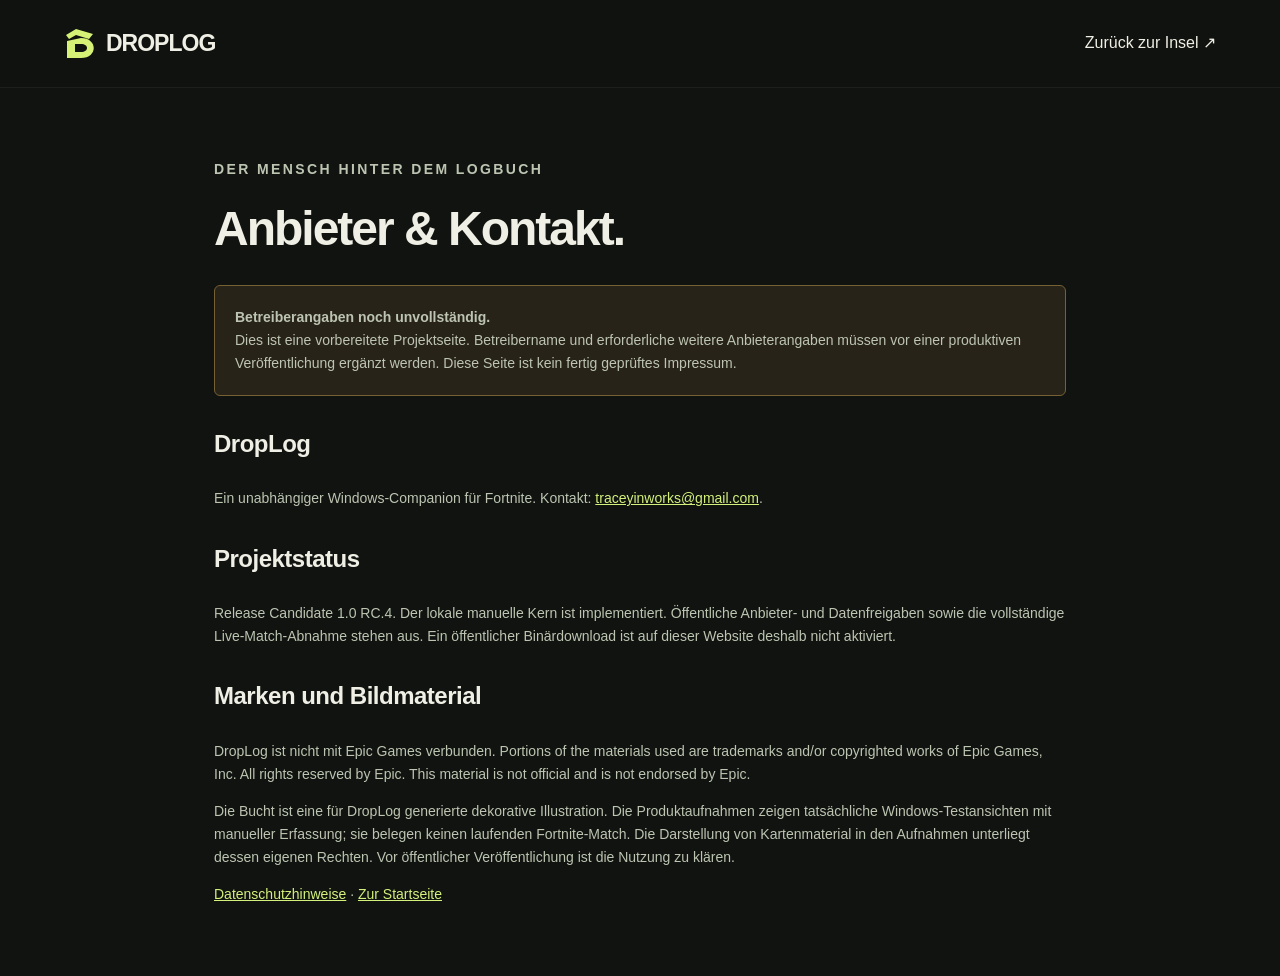
==== website/legal.html @ 196b6e32 "Build DropLog cinematic landing page and Pages workflow" ====
<!doctype html><html lang="de"><head><meta charset="utf-8"><meta name="viewport" content="width=device-width,initial-scale=1"><meta name="robots" content="noindex"><title>Anbieter & Kontakt — DropLog</title><link rel="icon" href="assets/logo.svg"><link rel="stylesheet" href="style.css"></head><body><header class="nav"><a class="brand" href="index.html"><img src="assets/logo.svg" width="32" height="32" alt="">DROPLOG</a><a href="index.html">Zurück zur Insel ↗</a></header><main class="legal"><p class="eyebrow">DER MENSCH HINTER DEM LOGBUCH</p><h1>Anbieter & Kontakt.</h1><p class="notice"><strong>Betreiberangaben noch unvollständig.</strong><br>Dies ist eine vorbereitete Projektseite. Betreibername und erforderliche weitere Anbieterangaben müssen vor einer produktiven Veröffentlichung ergänzt werden. Diese Seite ist kein fertig geprüftes Impressum.</p><h2>DropLog</h2><p>Ein unabhängiger Windows-Companion für Fortnite. Kontakt: <a href="mailto:traceyinworks@gmail.com">traceyinworks@gmail.com</a>.</p><h2>Projektstatus</h2><p>Release Candidate 1.0 RC.4. Der lokale manuelle Kern ist implementiert. Öffentliche Anbieter- und Datenfreigaben sowie die vollständige Live-Match-Abnahme stehen aus. Ein öffentlicher Binärdownload ist auf dieser Website deshalb nicht aktiviert.</p><h2>Marken und Bildmaterial</h2><p>DropLog ist nicht mit Epic Games verbunden. Portions of the materials used are trademarks and/or copyrighted works of Epic Games, Inc. All rights reserved by Epic. This material is not official and is not endorsed by Epic.</p><p>Die Bucht ist eine für DropLog generierte dekorative Illustration. Die Produktaufnahmen zeigen tatsächliche Windows-Testansichten mit manueller Erfassung; sie belegen keinen laufenden Fortnite-Match. Die Darstellung von Kartenmaterial in den Aufnahmen unterliegt dessen eigenen Rechten. Vor öffentlicher Veröffentlichung ist die Nutzung zu klären.</p><p><a href="privacy.html">Datenschutzhinweise</a> · <a href="index.html">Zur Startseite</a></p></main></body></html>
---- website/style.css ----
:root{--bg:#10130f;--panel:#191e17;--ink:#f0efe5;--muted:#a5aa9b;--lime:#d4f17c;--line:#343c2e;--gold:#e4bd76;color-scheme:dark}*{box-sizing:border-box}html{scroll-behavior:smooth;scroll-padding-top:100px}body{margin:0;background:var(--bg);color:var(--ink);font:16px/1.65 'Segoe UI',Arial,sans-serif}a{color:inherit;text-decoration:none}button{font:inherit;cursor:pointer}a,button,summary{-webkit-tap-highlight-color:transparent}a:focus-visible,button:focus-visible,summary:focus-visible{outline:2px solid var(--lime);outline-offset:6px}::selection{background:var(--lime);color:var(--bg)}.skip{position:fixed;top:-100px;padding:12px;background:var(--lime);color:#111;z-index:20}.skip:focus{top:0}.nav{height:88px;display:flex;align-items:center;justify-content:space-between;gap:30px;padding:0 5%;background:#10130ff5;border-bottom:1px solid #ffffff0e;position:sticky;top:0;z-index:10}.brand{display:flex;gap:10px;align-items:center;font-size:23px;font-weight:800;letter-spacing:-1px}.brand span{font-size:9px;color:var(--muted);max-width:70px;line-height:1.4;letter-spacing:1px;margin-left:10px;border-left:1px solid var(--line);padding-left:15px}.nav nav{display:flex;gap:30px;font-size:13px;color:#c5c9bc}.nav a:hover{color:var(--lime)}.nav-cta{font-size:12px;border:1px solid #505c3f;border-radius:4px;padding:10px 17px}.nav-cta span{margin-left:20px}.hero{min-height:740px;height:calc(100svh - 88px);max-height:1050px;position:relative;isolation:isolate;overflow:hidden}.hero-art,.hero-shade{position:absolute;inset:0;width:100%;height:100%;object-fit:cover;z-index:-2}.hero-art{object-position:65% 57%}.hero-shade{z-index:-1;background:linear-gradient(90deg,#10130ff5 0%,#10130fc9 30%,transparent 72%),linear-gradient(0deg,#10130f 0%,transparent 20%)}.hero-content{max-width:1440px;margin:auto;padding:110px 6% 120px}.eyebrow{font:600 10px/1.6 'Segoe UI',sans-serif;letter-spacing:2.4px;color:var(--lime);margin:0 0 24px}.live-dot{display:inline-block;width:6px;height:6px;border-radius:50%;background:var(--lime);margin-right:9px}h1,h2,h3,p{margin-top:0}h1{font-size:clamp(60px,6.8vw,110px);font-weight:700;letter-spacing:-5px;line-height:1.05;margin-bottom:30px;max-width:810px}em{font-family:Georgia,serif;font-weight:400;color:var(--lime);letter-spacing:-3px}h1 em{white-space:nowrap}.hero-copy{color:#c4c9bb;font-size:17px;line-height:1.8}.actions{display:flex;gap:26px;align-items:center;flex-wrap:wrap;margin-top:32px}.button{display:inline-flex;align-items:center;justify-content:space-between;gap:36px;padding:16px 24px;border-radius:4px;font-size:13px;font-weight:700;transition:transform .18s,background .18s}.primary{background:var(--lime);color:#141a0f}.primary:hover{background:#e6ffa5;transform:translateY(-2px)}.text-link{font-size:12px;border-bottom:1px solid #647147;padding-bottom:4px}.hero-note{font-size:8px;color:#88917c;letter-spacing:2px;margin-top:28px}.hero-caption{position:absolute;bottom:24px;left:6%;right:6%;display:flex;justify-content:space-between;gap:20px;font-size:8px;letter-spacing:2px;color:#aeb39f}.ticker{padding:22px 5%;border-block:1px solid var(--line);display:flex;justify-content:space-around;align-items:center;gap:20px;font-size:12px;letter-spacing:3px;color:#d5d9cb;overflow:hidden;white-space:nowrap}.ticker b{color:var(--lime);font-size:22px;font-weight:400}.section{padding:100px 6%;max-width:1560px;margin:auto}.section-top{display:flex;justify-content:space-between;align-items:baseline;gap:20px}.small-label{font-size:8px;letter-spacing:1.2px;color:var(--muted)}h2{font-size:clamp(40px,4.1vw,65px);line-height:1.1;letter-spacing:-2.5px;margin-bottom:30px}h2 span{color:#939d87}h2 em{font-size:.95em}.split-title{display:flex;justify-content:space-between;gap:70px;align-items:center}.split-title>p{max-width:365px;font-size:14px;color:var(--muted)}.view-switch{display:flex;align-items:center;gap:6px;margin:22px 0}.view-switch button{background:transparent;color:#a8b09e;border:1px solid transparent;padding:9px 16px;border-radius:4px;font-size:11px}.view-switch button[aria-pressed=true]{background:#252e1e;border-color:#53683b;color:var(--lime)}.view-switch>span{margin-left:auto;font-size:9px;color:var(--muted)}.product-frame{background:#080b09;border:1px solid #424e35;border-radius:10px;overflow:hidden;box-shadow:0 30px 80px #0006}.frame-bar{height:36px;display:flex;align-items:center;gap:12px;background:#1b2118;padding:0 16px;font-size:8px;letter-spacing:1.4px;color:#aab49e}.frame-bar i{width:6px;height:6px;background:var(--lime);border-radius:50%}.frame-bar>span:last-child{margin-left:auto}.product-image{min-height:160px;display:grid;place-items:center;background:radial-gradient(ellipse,#283323,#0b0f0b)}.product-image img{display:block;width:100%;height:auto}.product-image.compact{padding:70px 20px;min-height:350px}.product-image.compact img{max-width:580px;border-radius:9px;box-shadow:0 20px 60px #0008}.feature-strip{display:grid;grid-template-columns:repeat(3,1fr);gap:40px;margin-top:42px}.feature-strip article{border-top:1px solid var(--line);padding-top:20px}.feature-strip article>span{font-size:10px;color:var(--lime)}h3{font-size:17px;font-weight:600;margin:10px 0}.feature-strip p{font-size:12px;color:var(--muted);max-width:330px}.hunt{display:grid;grid-template-columns:1.1fr 1fr;gap:90px;align-items:center;border-top:1px solid var(--line)}.lead{font-size:14px;color:var(--muted);max-width:430px}.hunt-steps{list-style:none;padding:0;margin:40px 0 0}.hunt-steps li{display:flex;gap:24px;border-top:1px solid var(--line);padding:18px 0}.hunt-steps li>span{font-size:10px;color:var(--lime);padding-top:11px}.hunt-steps p{font-size:12px;color:var(--muted);margin:0}.hunt-steps h3{margin-top:4px}.route-art{background:#1b2217;position:relative;min-height:600px;overflow:hidden;border:1px solid #3d4b32;border-radius:140px 12px 12px 12px}.route-art svg{width:100%;position:relative}.contour{fill:none;stroke:#52643a;stroke-width:1;opacity:.4}.route-path{fill:none;stroke:var(--lime);stroke-width:2;stroke-dasharray:6 5}.route-points circle{fill:#202b16;stroke:var(--lime);stroke-width:1.5}.route-points circle:last-child{stroke:var(--gold);stroke-width:2}.route-numbers{text-anchor:middle;fill:var(--ink);font:13px 'Segoe UI',sans-serif}.route-callout{position:absolute;bottom:24px;left:30px;right:30px;background:#11170eeb;border:1px solid #465536;padding:22px;border-radius:6px}.route-callout>span{color:var(--lime);font-size:8px;letter-spacing:2px}.route-callout strong{display:block;font-size:23px;line-height:1.25;margin:10px 0}.route-callout p{font-size:9px;color:var(--muted);margin-bottom:0}.status-columns{display:grid;grid-template-columns:1fr 1fr;gap:80px;border-top:1px solid var(--line);padding-top:35px}.status-tag{font-size:9px;letter-spacing:1.6px;color:var(--lime)}.muted{color:var(--muted)}.status-columns h3{font-size:25px}.status-columns ul{list-style:none;padding:0;color:var(--muted);font-size:13px}.status-columns li{padding:10px 0;border-bottom:1px solid #343c2e80}.status-columns li:before{content:'↗';color:var(--lime);margin-right:13px}.status-columns article:last-child li:before{content:'○';color:var(--muted)}.fine{font-size:11px;color:var(--muted);line-height:1.7;max-width:660px}.download{border-block:1px solid #586740;background:radial-gradient(ellipse at 80% 100%,#35422580,transparent 60%),#1b2116;max-width:none;padding-inline:max(6%,calc((100vw - 1370px)/2));position:relative}.download h2{font-size:clamp(45px,5vw,78px)}.download>p:not(.eyebrow){color:var(--muted)}.download .fine{margin-top:24px;font-size:10px}.faq{max-width:1100px}.faq h2{margin-bottom:40px}.faq details{border-top:1px solid var(--line);padding:22px 0}.faq details:last-child{border-bottom:1px solid var(--line)}summary{cursor:pointer;font-size:16px;list-style:none;position:relative;padding-right:35px}summary::-webkit-details-marker{display:none}summary:after{content:'+';position:absolute;right:4px;color:var(--lime);font-size:22px;top:-5px}details[open] summary:after{content:'−'}.faq details p{color:var(--muted);font-size:13px;max-width:750px;padding-top:18px;margin:0}footer{border-top:1px solid var(--line);padding:50px 6% 35px;display:grid;grid-template-columns:1fr 1fr;gap:20px}footer>p{font-size:12px;color:var(--muted);text-align:right}footer>div{display:flex;gap:25px;font-size:11px}footer small{grid-column:1/-1;font-size:9px;color:#87917c;max-width:950px;margin-top:20px}.legal{max-width:900px;margin:70px auto;padding:0 24px}.legal h1{font-size:48px;letter-spacing:-2px}.legal h2{font-size:24px;margin-top:35px;letter-spacing:-.5px}.legal p,.legal li{font-size:14px;color:#bdc5b2}.legal a{color:var(--lime);text-decoration:underline}.notice{border:1px solid #756134;background:#282319;padding:20px;border-radius:6px}.legal time{font-size:11px;color:var(--muted)}
@media(min-width:1600px){.hero-art{object-position:center 62%}}@media(max-width:900px){.nav{padding:0 5%;height:72px}.nav nav{gap:16px}.brand span{display:none}.hero{height:auto;min-height:780px}.hero-content{padding-top:95px}.hero-art{object-position:62% center;opacity:.65}.hero-shade{background:linear-gradient(90deg,#10130ff0,#10130f85 65%,#10130f10),linear-gradient(0deg,#10130f,transparent 45%)}h1{letter-spacing:-3px}.section{padding-block:70px}.hunt{gap:40px}.route-art{min-height:460px}.split-title{gap:30px}.view-switch>span{display:none}.status-columns{gap:40px}}
@media(max-width:600px){.nav nav{display:none}.nav-cta{font-size:10px;padding:8px 10px}.brand{font-size:20px}.hero{min-height:760px}.hero-content{padding-top:80px}.hero-art{object-position:65% center;opacity:.5}.hero-content h1{font-size:58px}.hero-copy{font-size:14px}.hero-copy br:last-child{display:none}.actions{gap:20px}.hero-caption span:last-child{display:none}.ticker{justify-content:flex-start;font-size:9px;gap:22px}.ticker span:nth-of-type(n+4),.ticker b:nth-of-type(n+3){display:none}.small-label{display:none}.split-title{display:block}.split-title>p{max-width:none}.feature-strip{grid-template-columns:1fr;gap:12px}.feature-strip p{max-width:none}.hunt{grid-template-columns:1fr;gap:30px}.route-art{min-height:450px;max-width:450px}.route-art svg{max-height:480px}.status-columns{grid-template-columns:1fr;gap:35px}.view-switch button{font-size:10px;padding:9px 12px}h2{font-size:42px;letter-spacing:-1.7px}.download h2{font-size:48px}footer{grid-template-columns:1fr}footer>p{text-align:left;margin:0}footer>div{flex-wrap:wrap;gap:20px}footer small{grid-column:auto}.product-image.compact{min-height:250px;padding:40px 16px}.faq summary{font-size:14px}.legal h1{font-size:38px}}
@media(prefers-reduced-motion:reduce){html{scroll-behavior:auto}*,*:before,*:after{animation:none!important;transition:none!important}}
@media(max-width:600px){.nav{gap:12px}.hero-content h1{font-size:clamp(42px,10.5vw,58px)}.hero-content h1 em{letter-spacing:-2px}.route-art,.hunt>div,.status-columns>article,.feature-strip>article{min-width:0}.hero-caption{letter-spacing:1.3px}.nav-cta span{margin-left:8px}}
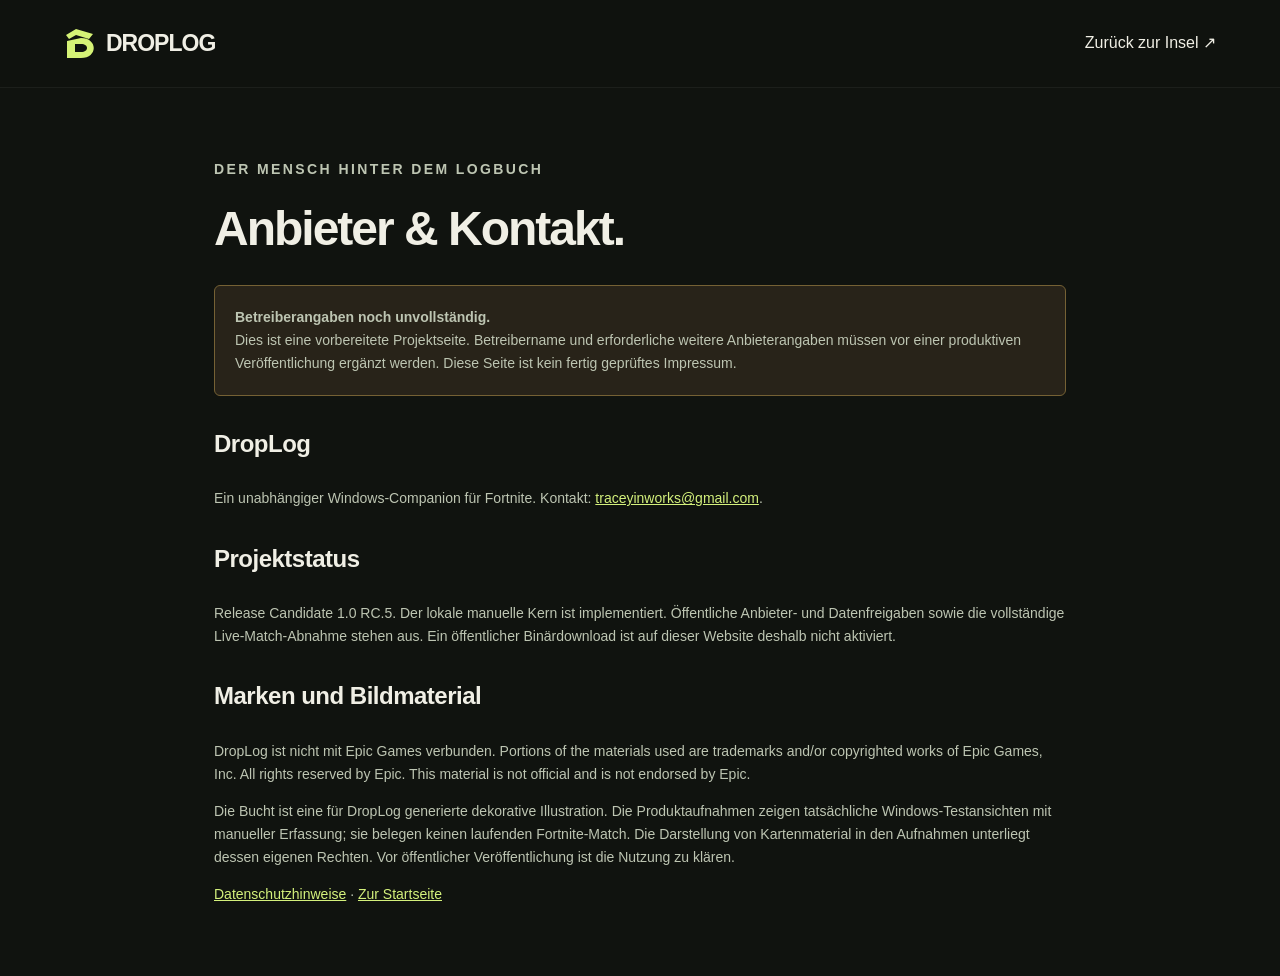
==== commit ae11081a: "Update DropLog release candidate reference to RC.5" ====
--- a/website/legal.html
+++ b/website/legal.html
@@ -1 +1 @@
-<!doctype html><html lang="de"><head><meta charset="utf-8"><meta name="viewport" content="width=device-width,initial-scale=1"><meta name="robots" content="noindex"><title>Anbieter & Kontakt — DropLog</title><link rel="icon" href="assets/logo.svg"><link rel="stylesheet" href="style.css"></head><body><header class="nav"><a class="brand" href="index.html"><img src="assets/logo.svg" width="32" height="32" alt="">DROPLOG</a><a href="index.html">Zurück zur Insel ↗</a></header><main class="legal"><p class="eyebrow">DER MENSCH HINTER DEM LOGBUCH</p><h1>Anbieter & Kontakt.</h1><p class="notice"><strong>Betreiberangaben noch unvollständig.</strong><br>Dies ist eine vorbereitete Projektseite. Betreibername und erforderliche weitere Anbieterangaben müssen vor einer produktiven Veröffentlichung ergänzt werden. Diese Seite ist kein fertig geprüftes Impressum.</p><h2>DropLog</h2><p>Ein unabhängiger Windows-Companion für Fortnite. Kontakt: <a href="mailto:traceyinworks@gmail.com">traceyinworks@gmail.com</a>.</p><h2>Projektstatus</h2><p>Release Candidate 1.0 RC.4. Der lokale manuelle Kern ist implementiert. Öffentliche Anbieter- und Datenfreigaben sowie die vollständige Live-Match-Abnahme stehen aus. Ein öffentlicher Binärdownload ist auf dieser Website deshalb nicht aktiviert.</p><h2>Marken und Bildmaterial</h2><p>DropLog ist nicht mit Epic Games verbunden. Portions of the materials used are trademarks and/or copyrighted works of Epic Games, Inc. All rights reserved by Epic. This material is not official and is not endorsed by Epic.</p><p>Die Bucht ist eine für DropLog generierte dekorative Illustration. Die Produktaufnahmen zeigen tatsächliche Windows-Testansichten mit manueller Erfassung; sie belegen keinen laufenden Fortnite-Match. Die Darstellung von Kartenmaterial in den Aufnahmen unterliegt dessen eigenen Rechten. Vor öffentlicher Veröffentlichung ist die Nutzung zu klären.</p><p><a href="privacy.html">Datenschutzhinweise</a> · <a href="index.html">Zur Startseite</a></p></main></body></html>
+<!doctype html><html lang="de"><head><meta charset="utf-8"><meta name="viewport" content="width=device-width,initial-scale=1"><meta name="robots" content="noindex"><title>Anbieter & Kontakt — DropLog</title><link rel="icon" href="assets/logo.svg"><link rel="stylesheet" href="style.css"></head><body><header class="nav"><a class="brand" href="index.html"><img src="assets/logo.svg" width="32" height="32" alt="">DROPLOG</a><a href="index.html">Zurück zur Insel ↗</a></header><main class="legal"><p class="eyebrow">DER MENSCH HINTER DEM LOGBUCH</p><h1>Anbieter & Kontakt.</h1><p class="notice"><strong>Betreiberangaben noch unvollständig.</strong><br>Dies ist eine vorbereitete Projektseite. Betreibername und erforderliche weitere Anbieterangaben müssen vor einer produktiven Veröffentlichung ergänzt werden. Diese Seite ist kein fertig geprüftes Impressum.</p><h2>DropLog</h2><p>Ein unabhängiger Windows-Companion für Fortnite. Kontakt: <a href="mailto:traceyinworks@gmail.com">traceyinworks@gmail.com</a>.</p><h2>Projektstatus</h2><p>Release Candidate 1.0 RC.5. Der lokale manuelle Kern ist implementiert. Öffentliche Anbieter- und Datenfreigaben sowie die vollständige Live-Match-Abnahme stehen aus. Ein öffentlicher Binärdownload ist auf dieser Website deshalb nicht aktiviert.</p><h2>Marken und Bildmaterial</h2><p>DropLog ist nicht mit Epic Games verbunden. Portions of the materials used are trademarks and/or copyrighted works of Epic Games, Inc. All rights reserved by Epic. This material is not official and is not endorsed by Epic.</p><p>Die Bucht ist eine für DropLog generierte dekorative Illustration. Die Produktaufnahmen zeigen tatsächliche Windows-Testansichten mit manueller Erfassung; sie belegen keinen laufenden Fortnite-Match. Die Darstellung von Kartenmaterial in den Aufnahmen unterliegt dessen eigenen Rechten. Vor öffentlicher Veröffentlichung ist die Nutzung zu klären.</p><p><a href="privacy.html">Datenschutzhinweise</a> · <a href="index.html">Zur Startseite</a></p></main></body></html>
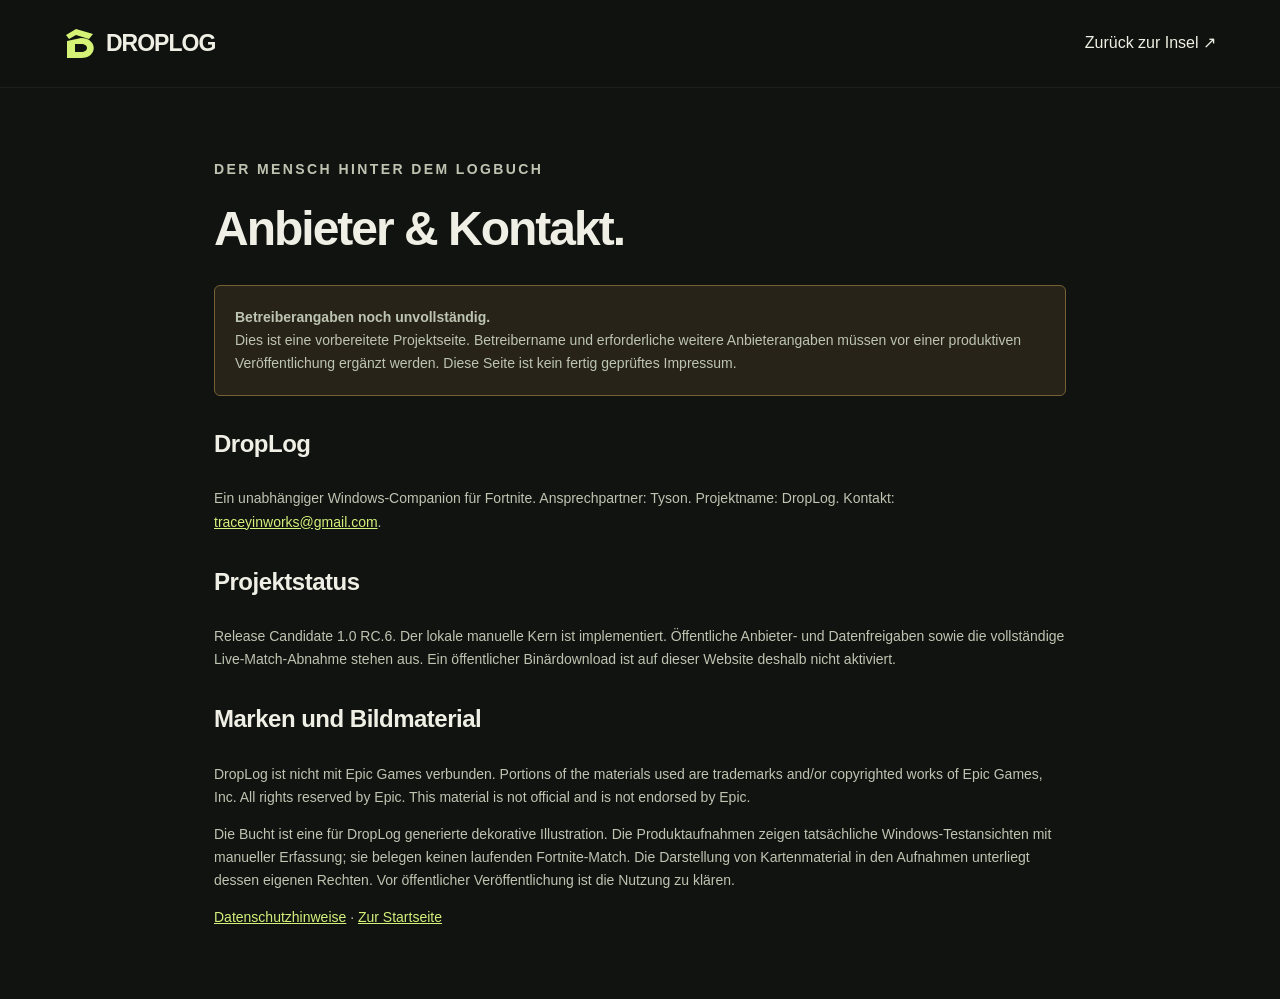
==== commit aa28eb68: "Update RC.6 release status and project contact" ====
--- a/website/legal.html
+++ b/website/legal.html
@@ -1 +1,2 @@
-<!doctype html><html lang="de"><head><meta charset="utf-8"><meta name="viewport" content="width=device-width,initial-scale=1"><meta name="robots" content="noindex"><title>Anbieter & Kontakt — DropLog</title><link rel="icon" href="assets/logo.svg"><link rel="stylesheet" href="style.css"></head><body><header class="nav"><a class="brand" href="index.html"><img src="assets/logo.svg" width="32" height="32" alt="">DROPLOG</a><a href="index.html">Zurück zur Insel ↗</a></header><main class="legal"><p class="eyebrow">DER MENSCH HINTER DEM LOGBUCH</p><h1>Anbieter & Kontakt.</h1><p class="notice"><strong>Betreiberangaben noch unvollständig.</strong><br>Dies ist eine vorbereitete Projektseite. Betreibername und erforderliche weitere Anbieterangaben müssen vor einer produktiven Veröffentlichung ergänzt werden. Diese Seite ist kein fertig geprüftes Impressum.</p><h2>DropLog</h2><p>Ein unabhängiger Windows-Companion für Fortnite. Kontakt: <a href="mailto:traceyinworks@gmail.com">traceyinworks@gmail.com</a>.</p><h2>Projektstatus</h2><p>Release Candidate 1.0 RC.5. Der lokale manuelle Kern ist implementiert. Öffentliche Anbieter- und Datenfreigaben sowie die vollständige Live-Match-Abnahme stehen aus. Ein öffentlicher Binärdownload ist auf dieser Website deshalb nicht aktiviert.</p><h2>Marken und Bildmaterial</h2><p>DropLog ist nicht mit Epic Games verbunden. Portions of the materials used are trademarks and/or copyrighted works of Epic Games, Inc. All rights reserved by Epic. This material is not official and is not endorsed by Epic.</p><p>Die Bucht ist eine für DropLog generierte dekorative Illustration. Die Produktaufnahmen zeigen tatsächliche Windows-Testansichten mit manueller Erfassung; sie belegen keinen laufenden Fortnite-Match. Die Darstellung von Kartenmaterial in den Aufnahmen unterliegt dessen eigenen Rechten. Vor öffentlicher Veröffentlichung ist die Nutzung zu klären.</p><p><a href="privacy.html">Datenschutzhinweise</a> · <a href="index.html">Zur Startseite</a></p></main></body></html>
+<!doctype html><html lang="de"><head><meta charset="utf-8"><meta name="viewport" content="width=device-width,initial-scale=1"><meta name="robots" content="noindex"><title>Anbieter & Kontakt — DropLog</title><link rel="icon" href="assets/logo.svg"><link rel="stylesheet" href="style.css"></head><body><header class="nav"><a class="brand" href="index.html"><img src="assets/logo.svg" width="32" height="32" alt="">DROPLOG</a><a href="index.html">Zurück zur Insel ↗</a></header><main class="legal"><p class="eyebrow">DER MENSCH HINTER DEM LOGBUCH</p><h1>Anbieter & Kontakt.</h1><p class="notice"><strong>Betreiberangaben noch unvollständig.</strong><br>Dies ist eine vorbereitete Projektseite. Betreibername und erforderliche weitere Anbieterangaben müssen vor einer produktiven Veröffentlichung ergänzt werden. Diese Seite ist kein fertig geprüftes Impressum.</p><h2>DropLog</h2><p>Ein unabhängiger Windows-Companion für Fortnite. Ansprechpartner: Tyson. Projektname: DropLog. Kontakt: <a href="mailto:traceyinworks@gmail.com">traceyinworks@gmail.com</a>.</p><h2>Projektstatus</h2><p>Release Candidate 1.0 RC.6. Der lokale manuelle Kern ist implementiert. Öffentliche Anbieter- und Datenfreigaben sowie die vollständige Live-Match-Abnahme stehen aus. Ein öffentlicher Binärdownload ist auf dieser Website deshalb nicht aktiviert.</p><h2>Marken und Bildmaterial</h2><p>DropLog ist nicht mit Epic Games verbunden. Portions of the materials used are trademarks and/or copyrighted works of Epic Games, Inc. All rights reserved by Epic. This material is not official and is not endorsed by Epic.</p><p>Die Bucht ist eine für DropLog generierte dekorative Illustration. Die Produktaufnahmen zeigen tatsächliche Windows-Testansichten mit manueller Erfassung; sie belegen keinen laufenden Fortnite-Match. Die Darstellung von Kartenmaterial in den Aufnahmen unterliegt dessen eigenen Rechten. Vor öffentlicher Veröffentlichung ist die Nutzung zu klären.</p><p><a href="privacy.html">Datenschutzhinweise</a> · <a href="index.html">Zur Startseite</a></p></main></body></html>
+
